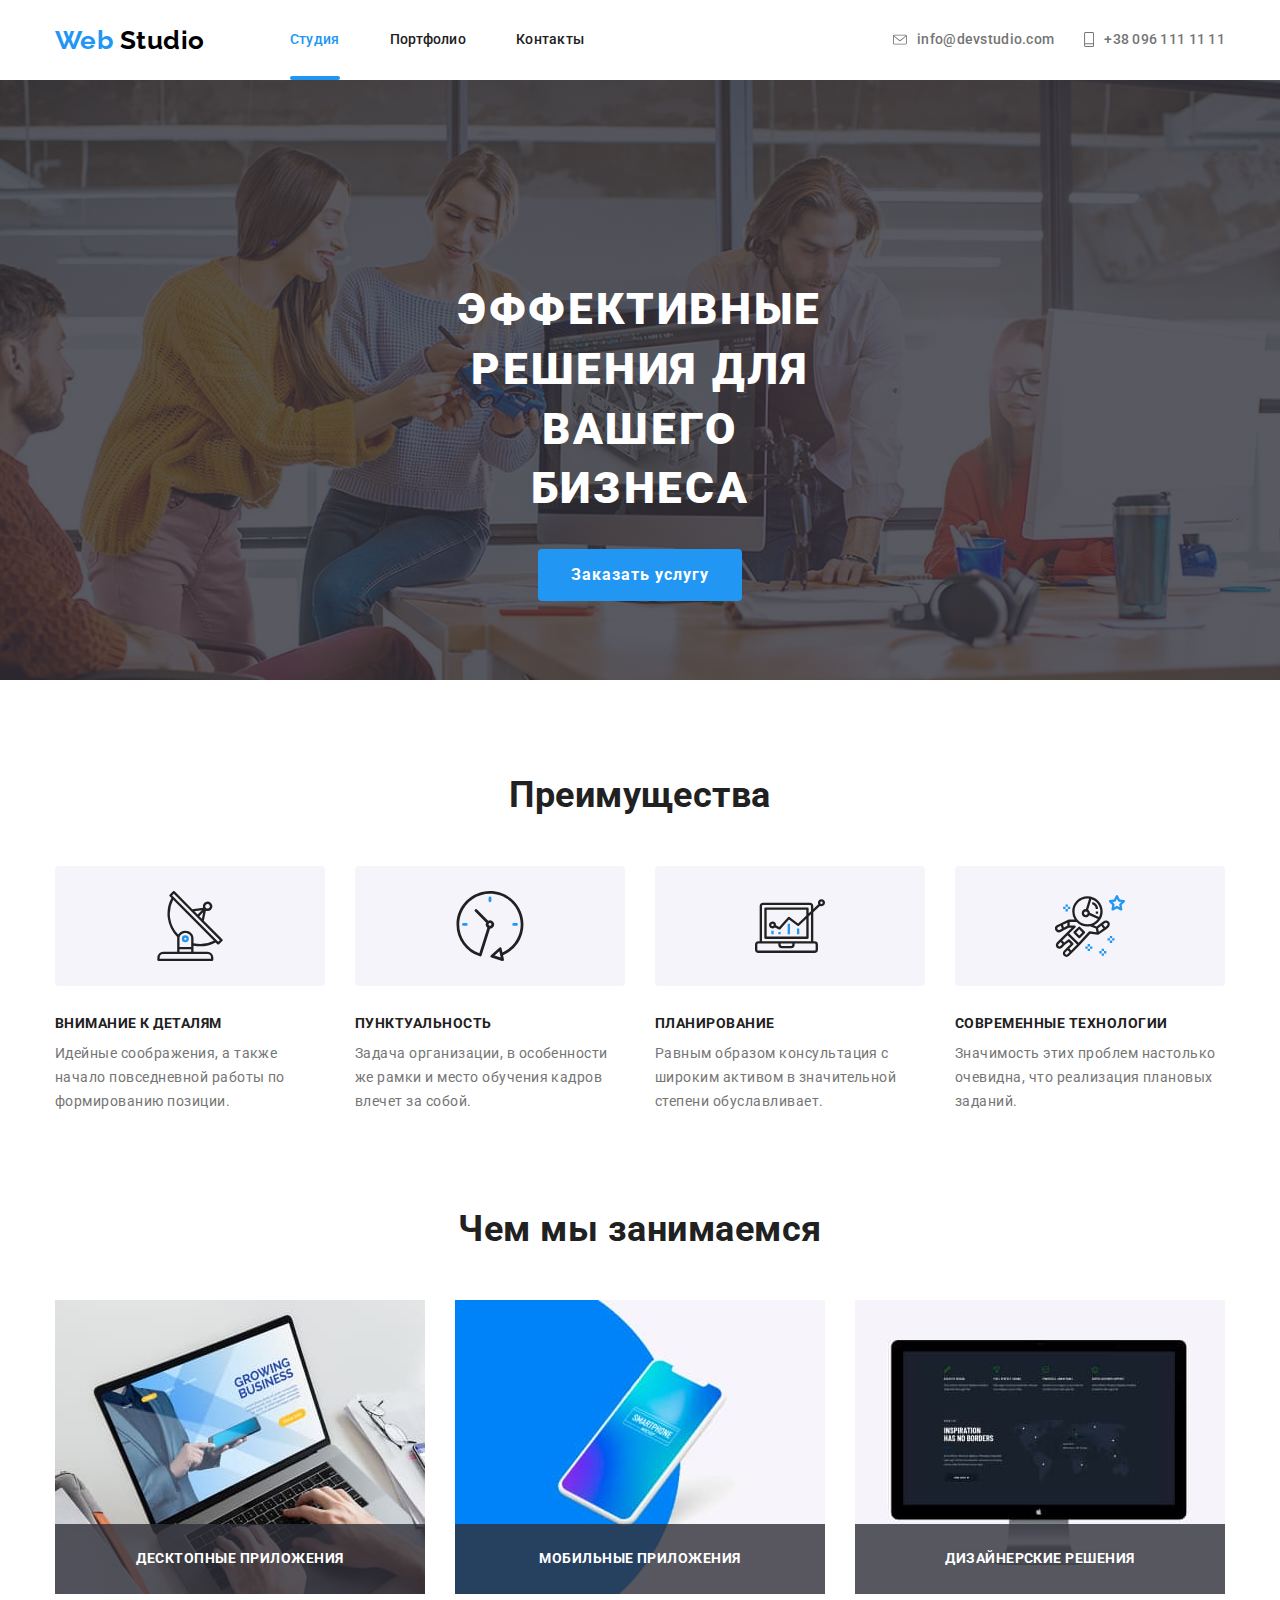
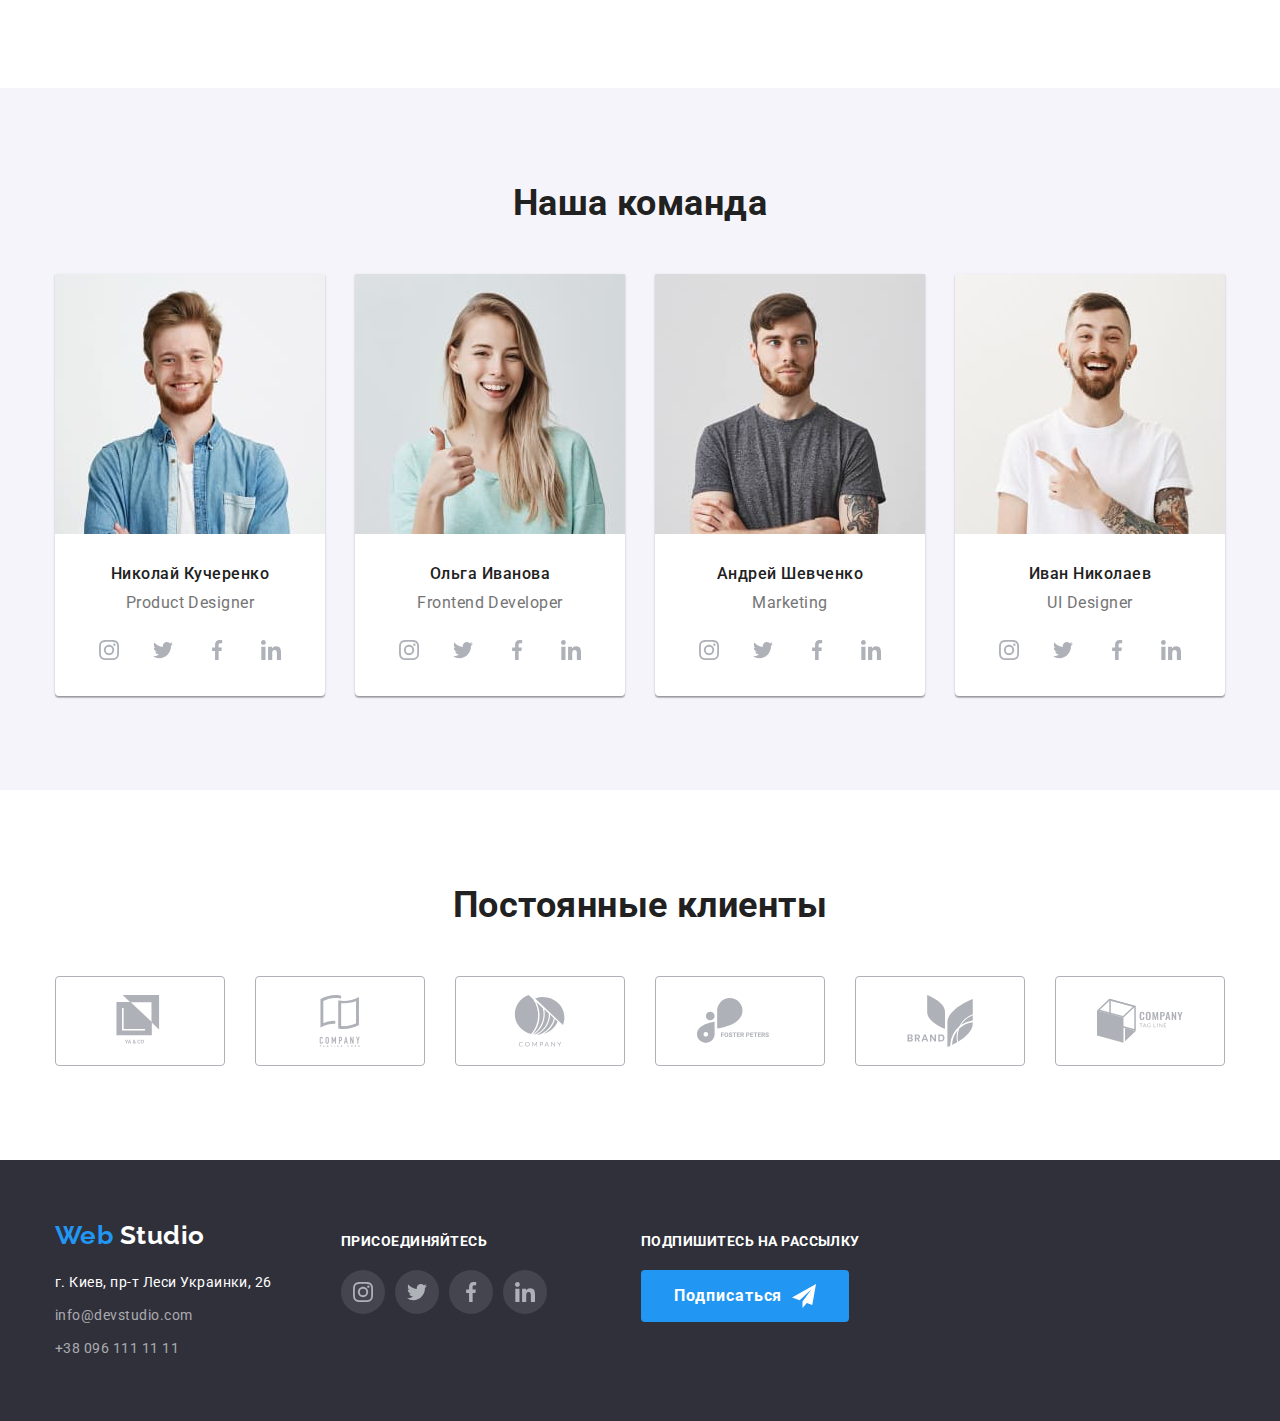
==== index.html @ 83d76ae9 "copy-hw-5" ====
<!DOCTYPE html>
<html lang="en">

<head>
    <meta charset="UTF-8">
    <meta name="viewport" content="width=device-width, initial-scale=1.0">
    <link
        href="https://fonts.googleapis.com/css2?family=Raleway:wght@400;700&family=Roboto:wght@400;500;700;900&display=swap"
        rel="stylesheet">
    <link rel="stylesheet"
        href="https://cdnjs.cloudflare.com/ajax/libs/modern-normalize/0.6.0/modern-normalize.min.css">
    <link rel="stylesheet" href="./css/styles.css">
    <title>Web Studio</title>
</head>

<body>
    <!--Шапка страницы-->
    <header>
        <!--Главная навигация-->
        <nav class="container main-nav">
            <a href="/" class="logo text"><span class="logo-accent">Web</span> Studio</a>
            <ul class="site-nav list">
                <li class="item"><a href="" class="link current text">Студия</a></li>
                <li class="item"><a href="./portfolio.html" class="link text">Портфолио</a></li>
                <li class="item"><a href="" class="link text">Контакты</a></li>
            </ul>
            <address class="address">
                <a href="mailto:info@devstudio.com" class="address-link text">
                    <svg class="icon-mail">
                        <use href="./images/sprite.svg#icon-e-mail"></use>
                    </svg>
                    info@devstudio.com</a>
                <a href="tel:+380961111111" class="address-link text">
                    <svg class="icon-mobile">
                        <use href="./images/sprite.svg#icon-mobile"></use>
                    </svg>
                    +38 096 111 11 11
                </a>
            </address>
        </nav>
    </header>
    <!--Основной контент-->
    <main>
        <!--Блок с баннером-->
        <section class="banner">
            <div class="overlay">
                <h1 class="banner-title">Эффективные решения для вашего бизнеса</h1>
                <a href="" class="button text">Заказать услугу</a>
            </div>
        </section>
        <!--Блок с преимуществами-->
        <section class="section one-padding">
            <div class="container">
                <!--Скрытый заголовок-->
                <h2 class="section-title">Преимущества</h2>
                <ul class="feature-list list">
                    <li class="item">
                        <div class="icon">
                            <svg class="icon-feature">
                                <use href="./images/sprite.svg#icon-antenna"></use>
                            </svg>
                        </div>
                        <h3 class="title">Внимание к деталям</h3>
                        <p class="text">Идейные соображения, а также начало повседневной работы по формированию позиции.
                        </p>
                    </li>
                    <li class="item">
                        <div class="icon">
                            <svg class="icon-feature">
                                <use href="./images/sprite.svg#icon-clock"></use>
                            </svg>
                        </div>
                        <h3 class="title">Пунктуальность</h3>
                        <p class="text">Задача организации, в особенности же рамки и место обучения кадров влечет за
                            собой.
                        </p>
                    </li>
                    <li class="item">
                        <div class="icon">
                            <svg class="icon-feature">
                                <use href="./images/sprite.svg#icon-diagram"></use>
                            </svg>
                        </div>
                        <h3 class="title">Планирование</h3>
                        <p class="text">Равным образом консультация с широким активом в значительной степени
                            обуславливает.
                        </p>
                    </li>
                    <li class="item">
                        <div class="icon">
                            <svg class="icon-feature">
                                <use href="./images/sprite.svg#icon-astronaut"></use>
                            </svg>
                        </div>
                        <h3 class="title">Современные технологии</h3>
                        <p class="text">Значимость этих проблем настолько очевидна, что реализация плановых заданий.</p>
                    </li>
                </ul>
            </div>
        </section>
        <!--Блок Чем мы занимаемся-->
        <section class="section">
            <div class="container">
                <h2 class="section-title">Чем мы занимаемся</h2>
                <ul class="work-list list">
                    <li class="work-list-item">
                        <img src="./images/desktop.jpg" alt="desktop">
                        <h3 class="work-list-title">Десктопные приложения</h3>
                    </li>
                    <li class="work-list-item">
                        <img src="./images/mobile.jpg" alt="mobile">
                        <h3 class="work-list-title">Мобильные приложения</h3>
                    </li>
                    <li class="work-list-item">
                        <img src="./images/design.jpg" alt="design">
                        <h3 class="work-list-title">Дизайнерские решения</h3>
                    </li>
                </ul>
            </div>
        </section>
        <!--Блок Наша команда-->
        <section class="section background">
            <div class="container">
                <h2 class="section-title">Наша команда</h2>
                <ul class="team-list list">
                    <li class="item product-designer">
                        <p class="title">Николай Кучеренко</p>
                        <p class="text">Product Designer</p>
                        <!--Список соц.сетей-->
                        <ul class="social-links list">
                            <li class="links">
                                <a href="https://www.instagram.com/" class="link">
                                    <svg class="icon-links">
                                        <use href="./images/sprite.svg#icon-instagram"></use>
                                    </svg>
                                </a>
                            </li>
                            <li class="links">
                                <a href="https://twitter.com/" class="link">
                                    <svg class="icon-links">
                                        <use href="./images/sprite.svg#icon-twitter"></use>
                                    </svg>
                                </a>
                            </li>
                            <li class="links">
                                <a href="https://facebook.com/" class="link">
                                    <svg class="icon-links">
                                        <use href="./images/sprite.svg#icon-facebook"></use>
                                    </svg>
                                </a>
                            </li>
                            <li class="links">
                                <a href="https://linkedin.com/" class="link">
                                    <svg class="icon-links">
                                        <use href="./images/sprite.svg#icon-linkedin"></use>
                                    </svg>
                                </a>
                            </li>
                        </ul>
                    </li>
                    <li class="item frontend-developer">
                        <p class="title">Ольга Иванова</p>
                        <p class="text">Frontend Developer</p>
                        <!--Список соц.сетей-->
                        <ul class="social-links list">
                            <li class="links">
                                <a href="https://www.instagram.com/" class="link">
                                    <svg class="icon-links">
                                        <use href="./images/sprite.svg#icon-instagram"></use>
                                    </svg>
                                </a>
                            </li>
                            <li class="links">
                                <a href="https://twitter.com/" class="link">
                                    <svg class="icon-links">
                                        <use href="./images/sprite.svg#icon-twitter"></use>
                                    </svg>
                                </a>
                            </li>
                            <li class="links">
                                <a href="https://facebook.com/" class="link">
                                    <svg class="icon-links">
                                        <use href="./images/sprite.svg#icon-facebook"></use>
                                    </svg>
                                </a>
                            </li>
                            <li class="links">
                                <a href="https://linkedin.com/" class="link">
                                    <svg class="icon-links">
                                        <use href="./images/sprite.svg#icon-linkedin"></use>
                                    </svg>
                                </a>
                            </li>
                        </ul>
                    </li>
                    <li class="item marketing">
                        <p class="title">Андрей Шевченко</p>
                        <p class="text">Marketing</p>
                        <!--Список соц.сетей-->
                        <ul class="social-links list">
                            <li class="links">
                                <a href="https://www.instagram.com/" class="link">
                                    <svg class="icon-links">
                                        <use href="./images/sprite.svg#icon-instagram"></use>
                                    </svg>
                                </a>
                            </li>
                            <li class="links">
                                <a href="https://twitter.com/" class="link">
                                    <svg class="icon-links">
                                        <use href="./images/sprite.svg#icon-twitter"></use>
                                    </svg>
                                </a>
                            </li>
                            <li class="links">
                                <a href="https://facebook.com/" class="link">
                                    <svg class="icon-links">
                                        <use href="./images/sprite.svg#icon-facebook"></use>
                                    </svg>
                                </a>
                            </li>
                            <li class="links">
                                <a href="https://linkedin.com/" class="link">
                                    <svg class="icon-links">
                                        <use href="./images/sprite.svg#icon-linkedin"></use>
                                    </svg>
                                </a>
                            </li>
                        </ul>
                    </li>
                    <li class="item ui-designer">
                        <p class="title">Иван Николаев</p>
                        <p class="text">UI Designer</p>
                        <!--Список соц.сетей-->
                        <ul class="social-links list">
                            <li class="links">
                                <a href="https://www.instagram.com/" class="link">
                                    <svg class="icon-links">
                                        <use href="./images/sprite.svg#icon-instagram"></use>
                                    </svg>
                                </a>
                            </li>
                            <li class="links">
                                <a href="https://twitter.com/" class="link">
                                    <svg class="icon-links">
                                        <use href="./images/sprite.svg#icon-twitter"></use>
                                    </svg>
                                </a>
                            </li>
                            <li class="links">
                                <a href="https://facebook.com/" class="link">
                                    <svg class="icon-links">
                                        <use href="./images/sprite.svg#icon-facebook"></use>
                                    </svg>
                                </a>
                            </li>
                            <li class="links">
                                <a href="https://linkedin.com/" class="link">
                                    <svg class="icon-links">
                                        <use href="./images/sprite.svg#icon-linkedin"></use>
                                    </svg>
                                </a>
                            </li>
                        </ul>
                    </li>
                </ul>
            </div>
        </section>
        <!--Блок Постоянные клиенты-->
        <section class="section">
            <div class="container">
                <h2 class="section-title">Постоянные клиенты</h2>
                <ul class="clients list">
                    <li class="item">
                        <a href="/" class="client-link">
                            <svg class="icon-clients">
                                <use href="./images/sprite.svg#icon-logo1"></use>
                            </svg>
                        </a>
                    </li>
                    <li class="item">
                        <a href="/" class="client-link">
                            <svg class="icon-clients">
                                <use href="./images/sprite.svg#icon-logo2"></use>
                            </svg>
                        </a>
                    </li>
                    <li class="item">
                        <a href="/" class="client-link">
                            <svg class="icon-clients">
                                <use href="./images/sprite.svg#icon-logo3"></use>
                            </svg>
                        </a>
                    </li>
                    <li class="item">
                        <a href="/" class="client-link">
                            <svg class="icon-clients">
                                <use href="./images/sprite.svg#icon-logo4"></use>
                            </svg>
                        </a>
                    </li>
                    <li class="item">
                        <a href="/" class="client-link">
                            <svg class="icon-clients">
                                <use href="./images/sprite.svg#icon-logo5"></use>
                            </svg>
                        </a>
                    </li>
                    <li class="item">
                        <a href="/" class="client-link">
                            <svg class="icon-clients">
                                <use href="./images/sprite.svg#icon-logo6"></use>
                            </svg>
                        </a>
                    </li>
                </ul>
            </div>
        </section>
    </main>
    <!--Подвал страницы-->
    <footer class="footer">
        <div class="container">
            <div class="footer-flex">
                <!--левая часть футера-->
                <div class="left">
                    <a href="/" class="footer-logo text"><span class="logo-accent">Web</span> Studio</a>
                    <address class="footer-adress">
                        г. Киев, пр-т Леси Украинки, 26
                    </address>
                    <address class="footer-adress">
                        <a href="mailto:info@devstudio.com" class="footer-address-link text">info@devstudio.com</a>
                    </address>
                    <address class="footer-adress">
                        <a href="tel:+380961111111" class="footer-address-link text">+38 096 111 11 11</a>
                    </address>
                </div>
                <!--Средняя часть футера-->
                <div class="middle">
                    <p class="footer-title">Присоединяйтесь</p>
                    <!--Список соц.сетей-->
                    <ul class="social-links list">
                        <li class="links">
                            <a href="https://www.instagram.com/" class="footer-link">
                                <svg class="icon-links">
                                    <use href="./images/sprite.svg#icon-instagram"></use>
                                </svg>
                            </a>
                        </li>
                        <li class="links">
                            <a href="https://twitter.com/" class="footer-link">
                                <svg class="icon-links">
                                    <use href="./images/sprite.svg#icon-twitter"></use>
                                </svg>
                            </a>
                        </li>
                        <li class="links">
                            <a href="https://facebook.com/" class="footer-link">
                                <svg class="icon-links">
                                    <use href="./images/sprite.svg#icon-facebook"></use>
                                </svg>
                            </a>
                        </li>
                        <li class="links">
                            <a href="https://linkedin.com/" class="footer-link">
                                <svg class="icon-links">
                                    <use href="./images/sprite.svg#icon-linkedin"></use>
                                </svg>
                            </a>
                        </li>
                    </ul>
                </div>
                <!--Правая часть футера-->
                <div class="right">
                    <p class="footer-title">Подпишитесь на рассылку</p>
                    <button class="button">Подписаться
                        <svg class="icon-button">
                            <use href="./images/sprite.svg#icon-button"></use>
                        </svg>
                    </button>
                </div>
            </div>

        </div>
    </footer>
</body>

</html>
---- css/styles.css ----
/* цвет заголовков чёрный #212121; */
/* цвет текста #757575;*/
/* цвет заголовков белый, цвет текста на кнопках и основной цвет фона #FFFFFF;  */
/* акцент и цвет ховера #2196F3; */
/* вторичный цвет фона #F5F4FA; */
/* цвет футера #2F303A; */
/* прозрачный фон rgba(47, 48, 58, 0.8); */
/* цвет текста в футере rgba(255, 255, 255, 0.6); */

:root {
  --main-text-color: #757575;
  --primary-text-color-and-background: #ffffff;
  --title-text-color: #212121;
  --accent-button-and-hover-color: #2196f3;
  --background-color-second: #f5f4fa;
  --opacity-background-color: rgba(47, 48, 58, 0.8);
  --footer-color: #2f303a;
  --footer-text-color: rgba(255, 255, 255, 0.6);
  --animation-timing-function: cubic-bezier(0.4, 0, 0.2, 1);
}

body {
  margin: 0;
  background-color: var(--primary-text-color-and-background);
  color: var(--main-text-color);
  font-family: Roboto, sans-serif;
  letter-spacing: 0.03em;
}
/*Utilities*/
.container {
  margin-left: auto;
  margin-right: auto;
  padding-left: 15px;
  padding-right: 15px;
  width: 1200px;
  /*outline: 2px solid tomato;*/
}

.list {
  margin: 0;
  padding: 0;
  list-style: none;
}

.text {
  text-decoration: none;
}

/*logo*/
.logo {
  color: #000000;
  font-family: Raleway, sans-serif;
  font-weight: 700;
  font-size: 26px;
  line-height: 1.19;
}
.logo-accent {
  color: var(--accent-button-and-hover-color);
}

/*site navigation*/
.main-nav {
  display: flex;
  align-items: center;
}

.site-nav {
  display: flex;
  margin-left: 85px;
}
.site-nav .item + .item {
  margin-left: 50px;
}
/*
.site-nav .item:not(:last-child) {
  margin-right: 50px;
}
*/
.site-nav .link {
  display: flex;
  position: relative;
  padding-top: 32px;
  padding-bottom: 32px;

  color: var(--title-text-color);
  font-weight: 500;
  font-size: 14px;
  line-height: 1.14;
  letter-spacing: 0.02em;

  transition: color 250ms var(--animation-timing-function);
}
.site-nav .link:hover,
.site-nav .link:focus {
  color: var(--accent-button-and-hover-color);
}
.site-nav .link.current {
  color: var(--accent-button-and-hover-color);
}

.site-nav .link.current::after {
  content: "";
  position: absolute;
  left: 0;
  bottom: 0;

  display: block;
  width: 100%;
  height: 4px;
  border-radius: 2px;
  background-color: var(--accent-button-and-hover-color);
  transition: background-color 250ms var(--animation-timing-function);
}

/*address*/
.address {
  display: flex;
  margin-left: auto;
  align-items: center;
}

.address-link {
  display: flex;
  align-items: center;
  max-width: 161px;
  height: 16px;
  color: var(--main-text-color);
  font-style: normal;
  font-weight: 500;
  font-size: 14px;
  line-height: 1.14;
  letter-spacing: 0.02em;

  transition-property: all;
  transition-duration: 250ms;
  transition-timing-function: cubic-bezier(0.4, 0, 0.2, 1);
}

.address-link + .address-link {
  margin-left: 30px;
}

.address-link:hover,
.address-link:focus {
  color: var(--accent-button-and-hover-color);
  --color3: var(--accent-button-and-hover-color);
}

.icon-mail {
  width: 16px;
  height: 12px;
  margin-right: 10px;
}

.icon-mobile {
  width: 10px;
  height: 15px;
  margin-right: 10px;
}

/*banner*/
.banner {
  text-align: center;
}

.banner .overlay {
  height: 600px;
  max-width: 1600px;
  margin-left: auto;
  margin-right: auto;
  background-image: linear-gradient(
      to right,
      var(--opacity-background-color),
      var(--opacity-background-color)
    ),
    url(../images/banner.jpg);
  background-repeat: no-repeat;
  background-position: center;
  background-size: cover;
}

.banner-title {
  margin-top: 0;
  margin-bottom: 30px;
  padding-top: 200px;
  padding-left: 452px;
  padding-right: 452px;

  color: var(--primary-text-color-and-background);

  font-weight: 900;
  font-size: 44px;
  line-height: 1.36;
  text-align: center;
  letter-spacing: 0.06em;
  text-transform: uppercase;

  /*outline: 2px solid tomato;*/
}
.button {
  display: inline-flex;
  align-items: center;
  text-align: center;
  border: 1px solid transparent;
  border-radius: 4px;
  padding: 10px 32px;
  min-width: 200px;

  color: var(--primary-text-color-and-background);
  background-color: var(--accent-button-and-hover-color);

  font-weight: 700;
  font-size: 16px;
  line-height: 1.87;
  letter-spacing: 0.06em;
}

/*section*/
.section {
  padding-top: 94px;
  padding-bottom: 94px;
}

.section.one-padding {
  padding-top: 94px;
  padding-bottom: 0;
}

.section-title {
  margin-top: 0;
  margin-bottom: 50px;

  color: var(--title-text-color);
  font-weight: 700;
  font-size: 36px;
  line-height: 1.17;
  text-align: center;
}

/*features*/
.feature-list {
  display: flex;
}

.icon {
  padding: 25px 100px;
  margin-bottom: 30px;
  border-radius: 4px;
  background-color: var(--background-color-second);
}

.icon-feature {
  display: flex;
  width: 70px;
  height: 70px;
}

/*.feature-list .item::before {
  display: flex;
  content: "";
  height: 120px;
  margin-bottom: 30px;
  background-size: 70px;
  background-repeat: no-repeat;
  background-position: center;
  background-color: var(--background-color-second);
}
.icon-antenna::before {
  background-image: url(../images/antenna.svg);
}

.icon-clock::before {
  background-image: url(../images/clock.svg);
}

.icon-diagram::before {
  background-image: url(../images/diagram.svg);
}

.icon-astronaut::before {
  background-image: url(../images/astronaut.svg);
}
*/
.feature-list .item + .item {
  margin-left: 30px;
}
.feature-list .title {
  margin-top: 0;
  margin-bottom: 10px;

  color: var(--title-text-color);
  font-weight: 700;
  font-size: 14px;
  line-height: 1.14;
  text-transform: uppercase;
}
.feature-list .text {
  margin-top: 0;
  margin-bottom: 0;

  font-size: 14px;
  line-height: 1.71;
}

/*work*/
.work-list {
  display: flex;
}
.work-list-item {
  display: flex;
  position: relative;
  width: calc((100% - 60px) / 3);
  margin-right: 30px;
  height: 294px;
}
.work-list-item:nth-child(3n) {
  margin-right: 0;
}

.work-list-title {
  display: block;
  position: absolute;
  text-align: center;
  margin-top: 0;
  margin-bottom: 0;
  bottom: 0;
  width: 100%;
  padding: 27px 72px;
  height: 70px;

  color: var(--primary-text-color-and-background);
  background-color: var(--opacity-background-color);

  font-weight: 700;
  font-size: 14px;
  line-height: 1.14;
  text-transform: uppercase;
}

/*team*/
.section.background {
  background-color: var(--background-color-second);
}
.team-list {
  display: flex;
}

.team-list .item {
  display: flex;
  flex-direction: column;
  align-items: center;
  max-width: 270px;
  height: 422px;
  background-color: var(--primary-text-color-and-background);
  box-shadow: 0px 2px 1px rgba(0, 0, 0, 0.2), 0px 1px 1px rgba(0, 0, 0, 0.14),
    0px 1px 3px rgba(0, 0, 0, 0.12);
  border-radius: 0px 0px 4px 4px;
}

.team-list .item::before {
  display: flex;
  content: "";
  height: 260px;
  width: 270px;
  margin-bottom: 30px;
  background-repeat: no-repeat;
}
.product-designer::before {
  background-image: url(../images/Kucherenko.jpg);
}

.frontend-developer::before {
  background-image: url(../images/Ivanova.jpg);
}

.marketing::before {
  background-image: url(../images/Schevchenko.jpg);
}
.ui-designer::before {
  background-image: url(../images/Nikolaev.jpg);
}
.team-list .item + .item {
  margin-left: 30px;
}
.team-list .title {
  margin-top: 0;
  margin-bottom: 10px;

  color: var(--title-text-color);

  font-weight: 500;
  font-size: 16px;
  line-height: 1.19;
}
.team-list .text {
  margin-top: 0;
  margin-bottom: 16px;

  font-size: 16px;
  line-height: 1.19;
}
/*social-links*/
.social-links {
  display: flex;
}

.social-links .link {
  display: inline-flex;
  align-items: center;
  justify-content: center;
  width: 44px;
  height: 44px;
  border-radius: 50%;
  box-shadow: none;

  transition-property: all;
  transition-duration: 250ms;
  transition-timing-function: cubic-bezier(0.4, 0, 0.2, 1);
}

.icon-links {
  display: flex;
  width: 20px;
  height: 20px;
}

.social-links .links:not(:last-child) {
  margin-right: 10px;
}

.social-links .link:hover,
.social-links .link:focus {
  border-radius: 50%;
  box-shadow: none;
  cursor: pointer;
  --color4: #ffffff;
  background-color: var(--accent-button-and-hover-color);
}

/*clients*/

.clients {
  display: flex;
}
.client-link {
  display: flex;
  align-items: center;
  justify-content: center;
  width: 170px;
  height: 90px;
  padding: 22px 41px;
  border: 1px solid #afb1b8;
  border-radius: 4px;

  transition-property: all;
  transition-duration: 250ms;
  transition-timing-function: cubic-bezier(0.4, 0, 0.2, 1);
}

.client-link:hover,
.client-link:focus {
  border: 1px solid var(--accent-button-and-hover-color);
  cursor: pointer;
  --color4: var(--accent-button-and-hover-color);
}
.item + .item {
  margin-left: 30px;
}
.icon-clients {
  max-width: 88px;
  max-height: 52px;
  transition-property: color;
  transition-duration: 250ms;
  transition-timing-function: cubic-bezier(0.4, 0, 0.2, 1);
}
.icon-clients:hover,
.icon-clients:focus {
  cursor: pointer;
  --color4: var(--accent-button-and-hover-color);
}

/*footer*/
.footer {
  padding-top: 60px;
  padding-bottom: 60px;
  color: var(--primary-text-color-and-background);
  background-color: var(--footer-color);
}
.footer-flex {
  display: flex;
}
.footer-flex .left {
  margin-right: 69px;
}
.footer-logo {
  display: block;
  margin-bottom: 20px;
  color: var(--primary-text-color-and-background);
  font-family: Raleway, sans-serif;
  font-weight: 700;
  font-size: 26px;
  line-height: 1.19;
}
.footer-adress {
  display: block;
  font-style: normal;
  font-size: 14px;
  line-height: 1.71;
}
.footer-adress:not(:last-child) {
  margin-bottom: 9px;
}

.footer-address-link {
  color: var(--footer-text-color);

  transition-property: all;
  transition-duration: 250ms;
  transition-timing-function: cubic-bezier(0.4, 0, 0.2, 1);
}
.footer-address-link:hover,
.footer-address-link:focus {
  color: var(--accent-button-and-hover-color);
}
.footer-flex .middle {
  margin-right: 94px;
}
.footer-title {
  font-weight: 700;
  font-size: 14px;
  line-height: 1.14;
  text-transform: uppercase;
  margin-bottom: 20px;
}

.social-links .footer-link {
  display: inline-flex;
  align-items: center;
  justify-content: center;
  width: 44px;
  height: 44px;
  border-radius: 50%;
  box-shadow: none;
  background-color: rgba(255, 255, 255, 0.1);
}

.social-links .footer-link:hover,
.social-links .footer-link:focus {
  border-radius: 50%;
  box-shadow: none;
  cursor: pointer;
  --color4: #ffffff;
  background-color: var(--accent-button-and-hover-color);
}

.icon-button {
  width: 24px;
  height: 24px;
  margin-left: 10px;
}
/*portfolio*/

/*filter*/
.filter {
  display: flex;
  justify-content: center;
  margin-bottom: 50px;
}

.btn {
  border: none;
  border-radius: 4px;
  padding: 6px 22px;
  color: var(--title-text-color);
  background-color: var(--background-color-second);
  font-family: inherit;
  font-weight: 500;
  font-size: 16px;
  line-height: 1.62;
  letter-spacing: inherit;
  transition-property: all;
  transition-duration: 250ms;
  transition-timing-function: cubic-bezier(0.4, 0, 0.2, 1);
}
.btn:hover,
.btn:focus {
  cursor: pointer;
  color: var(--primary-text-color-and-background);
  background-color: var(--accent-button-and-hover-color);
  box-shadow: 0px 2px 2px rgba(0, 0, 0, 0.12), 0px 1px 2px rgba(0, 0, 0, 0.08),
    0px 3px 1px rgba(0, 0, 0, 0.1);
  border-radius: 4px;
}

.filter .item + .item {
  margin-left: 8px;
}

/*projects*/

.projects {
  display: flex;
  flex-wrap: wrap;
}
.projects-item {
  display: flex;
  position: relative;
  width: calc((100% - 60px) / 3);
  height: 404px;
  margin-right: 30px;
  margin-bottom: 30px;
  display: inline-block;
  border: 1px solid #eeeeee;
  transition: box-shadow 250ms var(--animation-timing-function);
}

.projects-item:nth-child(3n) {
  margin-right: 0;
}
.projects-item:nth-last-child(-n + 3) {
  margin-bottom: 0;
}

.projects-item:hover,
.projects-item:focus {
  box-shadow: 1px 4px 6px rgba(0, 0, 0, 0.16), 0px 4px 4px rgba(0, 0, 0, 0.06),
    0px 1px 1px rgba(0, 0, 0, 0.12);
  border: 1px solid #eeeeee;
}

.projects-text {
  position: absolute;
  display: flex;
  margin-top: 0;
  margin-bottom: 0;
  height: 100%;
  width: 100%;
  padding: 63px 24px;
  color: var(--primary-text-color-and-background);
  background-color: rgba(33, 150, 243, 0.9);
  font-size: 18px;
  line-height: 1.56;
  letter-spacing: 0.03em;

  transform: translateY(100%);
  transition: transform 250ms var(--animation-timing-function);
}

.projects-item:hover .projects-text {
  transform: translateY(0%);
}

.project-img {
  position: relative;
  display: flex;
  width: 370px;
  height: 294px;
  overflow: hidden;
}

.project-img.project1 {
  background-image: url(../images/project1.jpg);
}

.project-img.project2 {
  background-image: url(../images/project2.jpg);
}

.project-img.project3 {
  background-image: url(../images/project3.jpg);
}

.project-img.project4 {
  background-image: url(../images/project4.jpg);
}

.project-img.project5 {
  background-image: url(../images/project5.jpg);
}

.project-img.project6 {
  background-image: url(../images/project6.jpg);
}

.project-img.project7 {
  background-image: url(../images/project7.jpg);
}

.project-img.project8 {
  background-image: url(../images/project8.jpg);
}

.project-img.project9 {
  background-image: url(../images/project9.jpg);
}

.project-bottom {
  display: flex;
  flex-direction: column;
  padding: 20px 24px;
}

.projects-title {
  margin-top: 0;
  margin-bottom: 4px;

  color: var(--title-text-color);

  font-weight: 700;
  font-size: 18px;
  line-height: 2;
  letter-spacing: 0.06em;
}
.projects-filter {
  margin-top: 0;
  margin-bottom: 0;

  color: var(--main-text-color);
  font-size: 16px;
  line-height: 1.87;
}
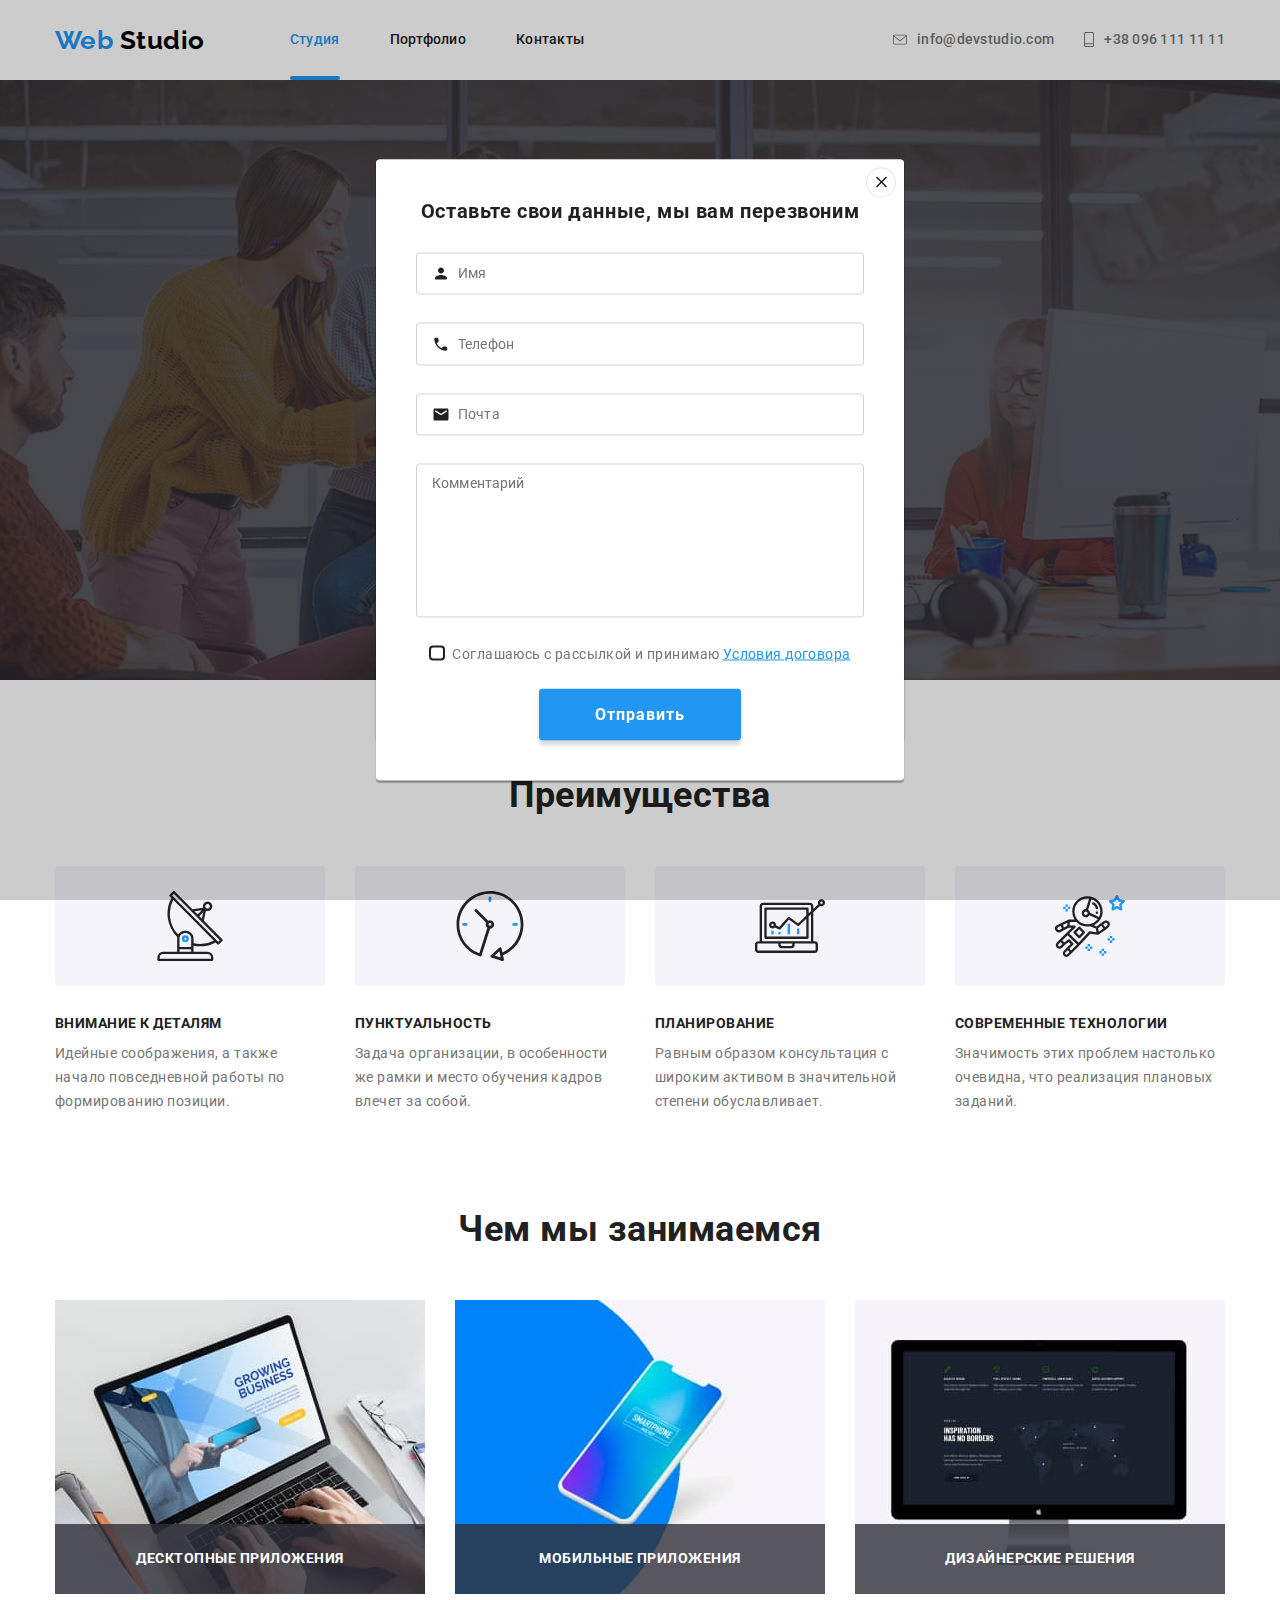
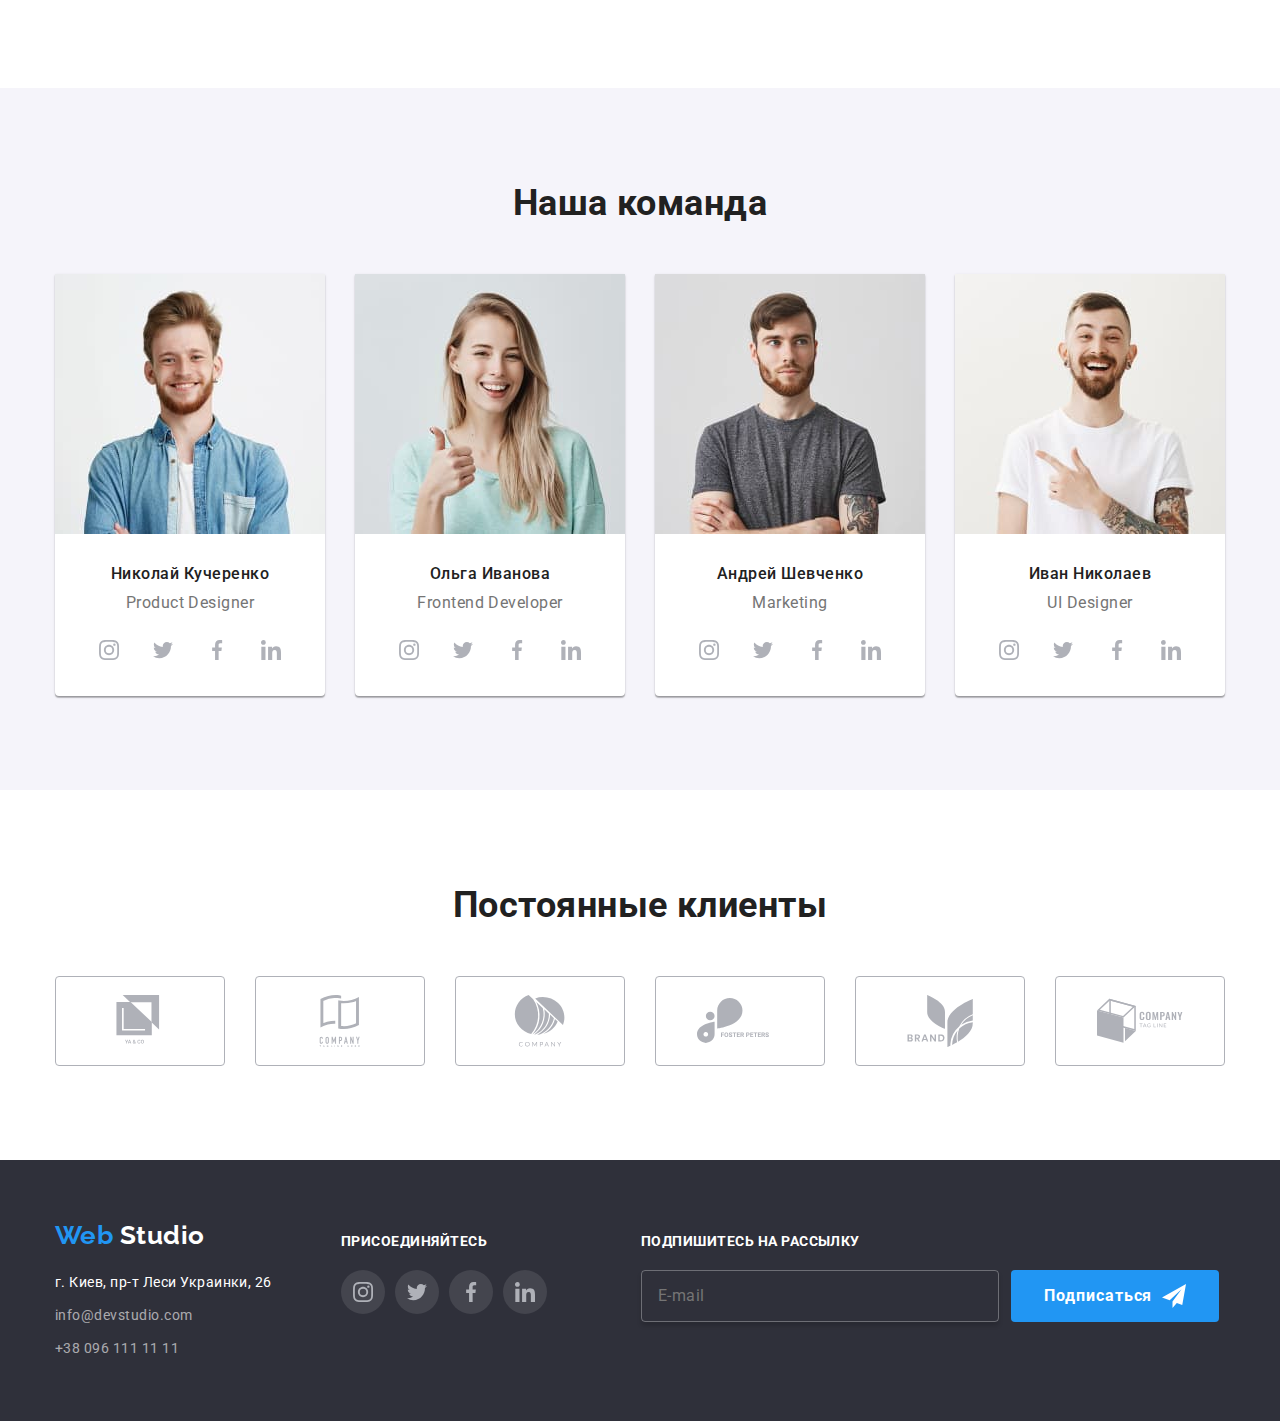
==== commit 0dfe45e3: "hw-06-final" ====
--- a/index.html
+++ b/index.html
@@ -45,7 +45,54 @@
         <section class="banner">
             <div class="overlay">
                 <h1 class="banner-title">Эффективные решения для вашего бизнеса</h1>
-                <a href="" class="button text">Заказать услугу</a>
+                <button type="button" class="button text" data-modal-open>Заказать услугу</button>
+            </div>
+            <div class="backdrop item" data-modal>
+                <div class="modal">
+                    <form class="form">
+                        <div class="form-title">Оставьте свои данные, мы вам перезвоним</div>
+                        <div class="form-field">
+                            <input class="form-input" type="text" name="name" id="name" placeholder=" ">
+                            <label class="form-label" for="name">Имя</label>
+                            <svg class="icon-input">
+                                <use href="./images/sprite.svg#icon-person-black"></use>
+                            </svg>
+                        </div>
+                        <div class="form-field">
+                            <input class="form-input" type="tel" name="tel" id="tel" placeholder=" ">
+                            <label class="form-label" for="tel">Телефон</label>
+                            <svg class="icon-input">
+                                <use href="./images/sprite.svg#icon-phone-black"></use>
+                            </svg>
+                        </div>
+                        <div class="form-field">
+                            <input class="form-input" type="email" name="mail" id="mail" placeholder=" ">
+                            <label class="form-label" for="mail">Почта</label>
+                            <svg class="icon-input">
+                                <use href="./images/sprite.svg#icon-email-black"></use>
+                            </svg>
+                        </div>
+                        <div class="form-field">
+                            <textarea class="form-comment" name="comment" id="comment" rows="8"
+                                placeholder=" "></textarea>
+                            <label class="form-label-comment" for="comment">Комментарий</label>
+                        </div>
+                        <div class="form-field align">
+                            <input class="checkbox" type="checkbox" name="policy" id="policy">
+                            <label class="label-checkbox" for="policy">Соглашаюсь с рассылкой и принимаю <a href="/"
+                                    target="_blank" class="checkbox-link"> Условия
+                                    договора</a></label>
+                        </div>
+                        <button type="submit" class="btn-submit">Отправить</button>
+
+                        <button type="button" class="btn-close" data-modal-close>
+                            <svg class="icon-close-black">
+                                <use href="./images/sprite.svg#icon-close-black"></use>
+                            </svg>
+                            </a>
+                        </button>
+                    </form>
+                </div>
             </div>
         </section>
         <!--Блок с преимуществами-->
@@ -372,16 +419,22 @@
                 <!--Правая часть футера-->
                 <div class="right">
                     <p class="footer-title">Подпишитесь на рассылку</p>
-                    <button class="button">Подписаться
-                        <svg class="icon-button">
-                            <use href="./images/sprite.svg#icon-button"></use>
-                        </svg>
-                    </button>
+                    <form class="form-footer">
+                        <div class="form-footer-field">
+                            <input class="form-footer-input" type="text" name="name" id="name" placeholder="E-mail">
+                            <label class="form-footer-label" for="name"></label>
+                        </div>
+                        <button type="submit" class="button">Подписаться
+                            <svg class="icon-button">
+                                <use href="./images/sprite.svg#icon-button"></use>
+                            </svg>
+                        </button>
+                    </form>
                 </div>
             </div>
-
         </div>
     </footer>
+    <script src="./js/modal.js"></script>
 </body>
 
 </html>--- a/css/styles.css
+++ b/css/styles.css
@@ -215,6 +215,304 @@
   letter-spacing: 0.06em;
 }
 
+.button:hover,
+.button:focus {
+  cursor: pointer;
+}
+
+.form {
+  display: block;
+  position: relative;
+  width: 528px;
+
+  margin-left: auto;
+  margin-right: auto;
+  padding: 40px;
+
+  background-color: var(--primary-text-color-and-background);
+  box-shadow: 0px 2px 1px rgba(0, 0, 0, 0.2), 0px 1px 1px rgba(0, 0, 0, 0.14),
+    0px 1px 3px rgba(0, 0, 0, 0.12);
+  border-radius: 4px;
+}
+
+.form-title {
+  margin-top: 0;
+  margin-bottom: 30px;
+  font-size: 20px;
+  line-height: 1.15;
+  font-weight: 700;
+  letter-spacing: 0.03em;
+  color: var(--title-text-color);
+}
+.form-field {
+  position: relative;
+  display: flex;
+  flex-direction: column;
+  margin-bottom: 28px;
+}
+
+.form-input {
+  margin: 0;
+  padding: 11px 42px;
+  border: 1px solid rgba(33, 33, 33, 0.2);
+  border-radius: 4px;
+}
+
+.form-label {
+  display: inline-flex;
+  position: absolute;
+  top: 50%;
+  left: 42px;
+  font-size: 14px;
+  line-height: 1.14;
+  letter-spacing: 0.01em;
+
+  color: var(--main-text-color);
+
+  transform: translateY(-50%);
+  transition: all 250ms var(--animation-timing-function);
+}
+.form-input:hover,
+.form-input:focus {
+  outline: 1px solid var(--accent-button-and-hover-color);
+  cursor: pointer;
+}
+
+.form-label:hover {
+  cursor: pointer;
+}
+
+.form-input:focus + .form-label,
+.form-input:not(:placeholder-shown) + .form-label {
+  transform: translateY(-38px) translateX(-26px);
+  color: var(--accent-button-and-hover-color);
+}
+
+.icon-input {
+  display: inline-block;
+  position: absolute;
+  top: 50%;
+  left: 16px;
+  width: 18px;
+  height: 18px;
+  transform: translateY(-50%);
+  transition: color 250ms var(--animation-timing-function);
+}
+
+.icon-input:hover {
+  cursor: pointer;
+}
+.form-input:focus ~ .icon-input {
+  --color1: var(--accent-button-and-hover-color);
+}
+.form-comment {
+  display: inline-flex;
+  position: relative;
+  padding: 12px 16px;
+  font-size: 14px;
+  line-height: 1.14;
+  letter-spacing: 0.01em;
+
+  border: 1px solid rgba(33, 33, 33, 0.2);
+  border-radius: 4px;
+  color: var(--main-text-color);
+  resize: none;
+}
+
+.form-label-comment {
+  display: inline-flex;
+  position: absolute;
+  top: 12px;
+  left: 16px;
+  font-size: 14px;
+  line-height: 1.14;
+  letter-spacing: 0.01em;
+
+  color: var(--main-text-color);
+
+  transition: all 250ms var(--animation-timing-function);
+}
+
+.form-comment:focus + .form-label-comment,
+.form-comment:not(:placeholder-shown) + .form-label-comment {
+  transform: translateY(-32px);
+  color: var(--accent-button-and-hover-color);
+}
+
+.form-comment:hover,
+.form-comment:focus {
+  outline: 1px solid var(--accent-button-and-hover-color);
+  cursor: pointer;
+}
+
+.checkbox {
+  display: inline-flex;
+  margin-left: 0;
+  -webkit-appearance: none;
+  -moz-appearance: none;
+  appearance: none;
+  position: absolute;
+}
+
+.label-checkbox {
+  font-size: 14px;
+  line-height: 1.71px;
+  letter-spacing: 0.03em;
+
+  color: var(--main-text-color);
+}
+.label-checkbox::before {
+  content: "";
+  display: inline-flex;
+  width: 16px;
+  height: 15px;
+  border: 2px solid var(--title-text-color);
+  border-radius: 4px;
+  margin-right: 7px;
+}
+
+.checkbox:checked + .label-checkbox::before {
+  border-color: var(--accent-button-and-hover-color);
+  background-color: var(--accent-button-and-hover-color);
+  background-image: url(../images/icon-check.svg);
+  background-size: contain;
+  background-origin: border-box;
+}
+
+.checkbox-link {
+  color: var(--accent-button-and-hover-color);
+}
+.form-field.align {
+  display: flex;
+  align-items: center;
+  align-content: center;
+}
+
+.btn-submit {
+  display: inline-flex;
+  align-items: center;
+  align-content: center;
+  text-align: center;
+  border: 1px solid transparent;
+  border-radius: 4px;
+  box-shadow: 0px 4px 4px rgba(0, 0, 0, 0.15);
+  padding: 10px 55px;
+  min-width: 200px;
+
+  color: var(--primary-text-color-and-background);
+  background-color: var(--accent-button-and-hover-color);
+
+  font-weight: 700;
+  font-size: 16px;
+  line-height: 1.87;
+  letter-spacing: 0.06em;
+
+  transition: all 250ms var(--animation-timing-function);
+}
+
+.btn-submit:hover,
+.btn-submit:focus {
+  cursor: pointer;
+  background-color: #188ce8;
+}
+
+.btn-close {
+  display: inline-block;
+  position: absolute;
+  top: 8px;
+  right: 8px;
+  width: 30px;
+  height: 30px;
+  border-radius: 50%;
+  box-shadow: none;
+  background-color: var(--primary-text-color-and-background);
+  border: 1px solid rgba(0, 0, 0, 0.1);
+}
+
+.icon-close-black {
+  display: inline-block;
+  position: absolute;
+  padding: 0;
+  top: 50%;
+  right: 5px;
+  width: 18px;
+  height: 18px;
+  transform: translateY(-50%);
+}
+
+.btn-close:hover .icon-close-black,
+.btn-close:focus .icon-close-black {
+  cursor: pointer;
+  --color1: var(--accent-button-and-hover-color);
+}
+
+.form-footer {
+  display: flex;
+}
+
+.form-footer-field {
+  display: inline-flex;
+  position: relative;
+}
+.form-footer-input {
+  display: inline-flex;
+  position: relative;
+  width: 358px;
+  margin-right: 12px;
+  padding: 15px 16px;
+  border: 1px solid rgba(255, 255, 255, 0.3);
+  box-shadow: 0px 4px 4px rgba(0, 0, 0, 0.15);
+  border-radius: 4px;
+  font-size: 16px;
+  line-height: 1.25;
+  letter-spacing: 0.03em;
+  color: rgba(255, 255, 255, 0.6);
+  background-color: transparent;
+}
+.form-footer-label {
+  display: inline-flex;
+  position: absolute;
+  top: 50%;
+  left: 16px;
+  font-size: 14px;
+  line-height: 1.14;
+  letter-spacing: 0.01em;
+
+  color: var(--main-text-color);
+
+  transform: translateY(-50%);
+  transition: all 250ms var(--animation-timing-function);
+}
+
+.backdrop {
+  position: fixed;
+  top: 0;
+  left: 0;
+  width: 100%;
+  height: 100%;
+  z-index: 101;
+  opacity: 1;
+  background-color: rgba(0, 0, 0, 0.2);
+  transition: transform 250ms var(--animation-timing-function);
+}
+.backdrop.is-hidden {
+  visibility: hidden;
+  opacity: 0;
+  pointer-events: none;
+}
+.modal {
+  position: absolute;
+  top: 50%;
+  left: 50%;
+  transform: translate(-50%, -50%);
+  width: 528px;
+  height: 581px;
+  background-color: #fff;
+  box-shadow: 0px 2px 1px rgba(0, 0, 0, 0.2), 0px 1px 1px rgba(0, 0, 0, 0.14),
+    0px 1px 3px rgba(0, 0, 0, 0.12);
+  border-radius: 4px;
+}
+
 /*section*/
 .section {
   padding-top: 94px;
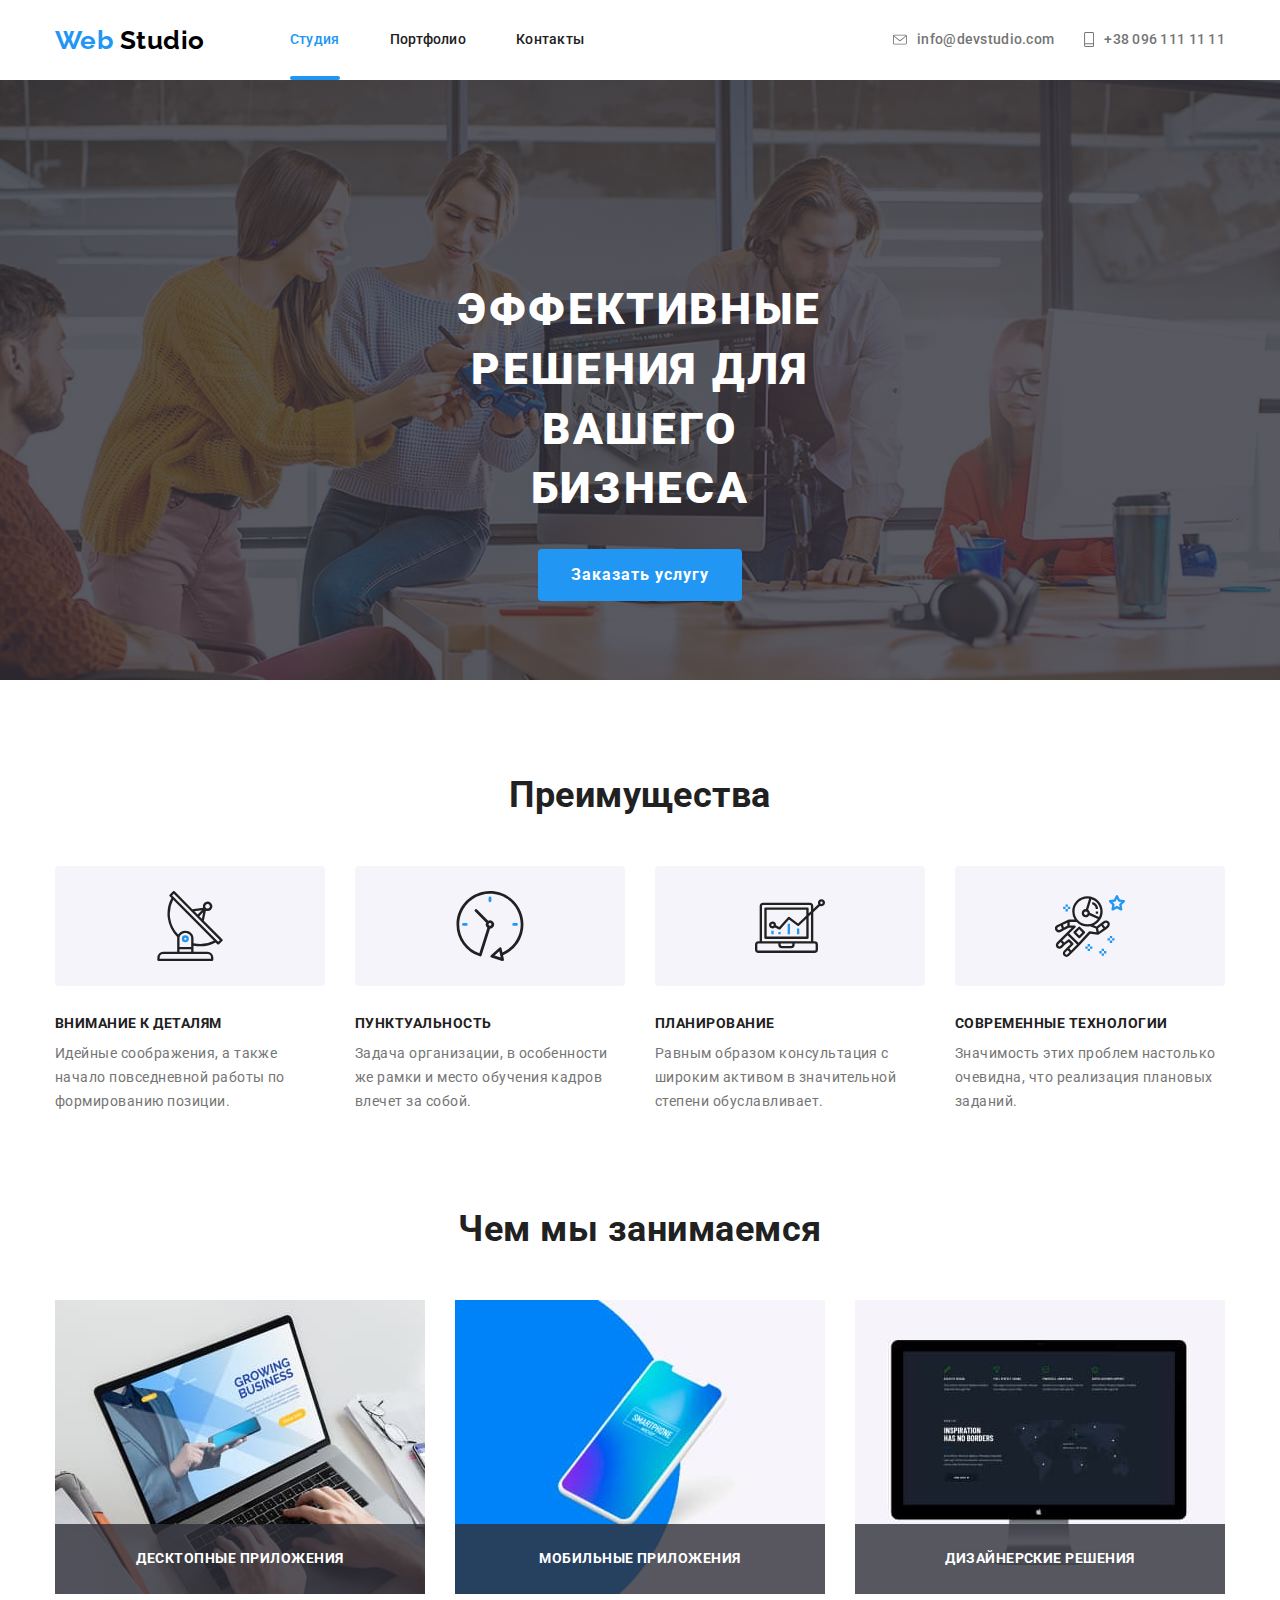
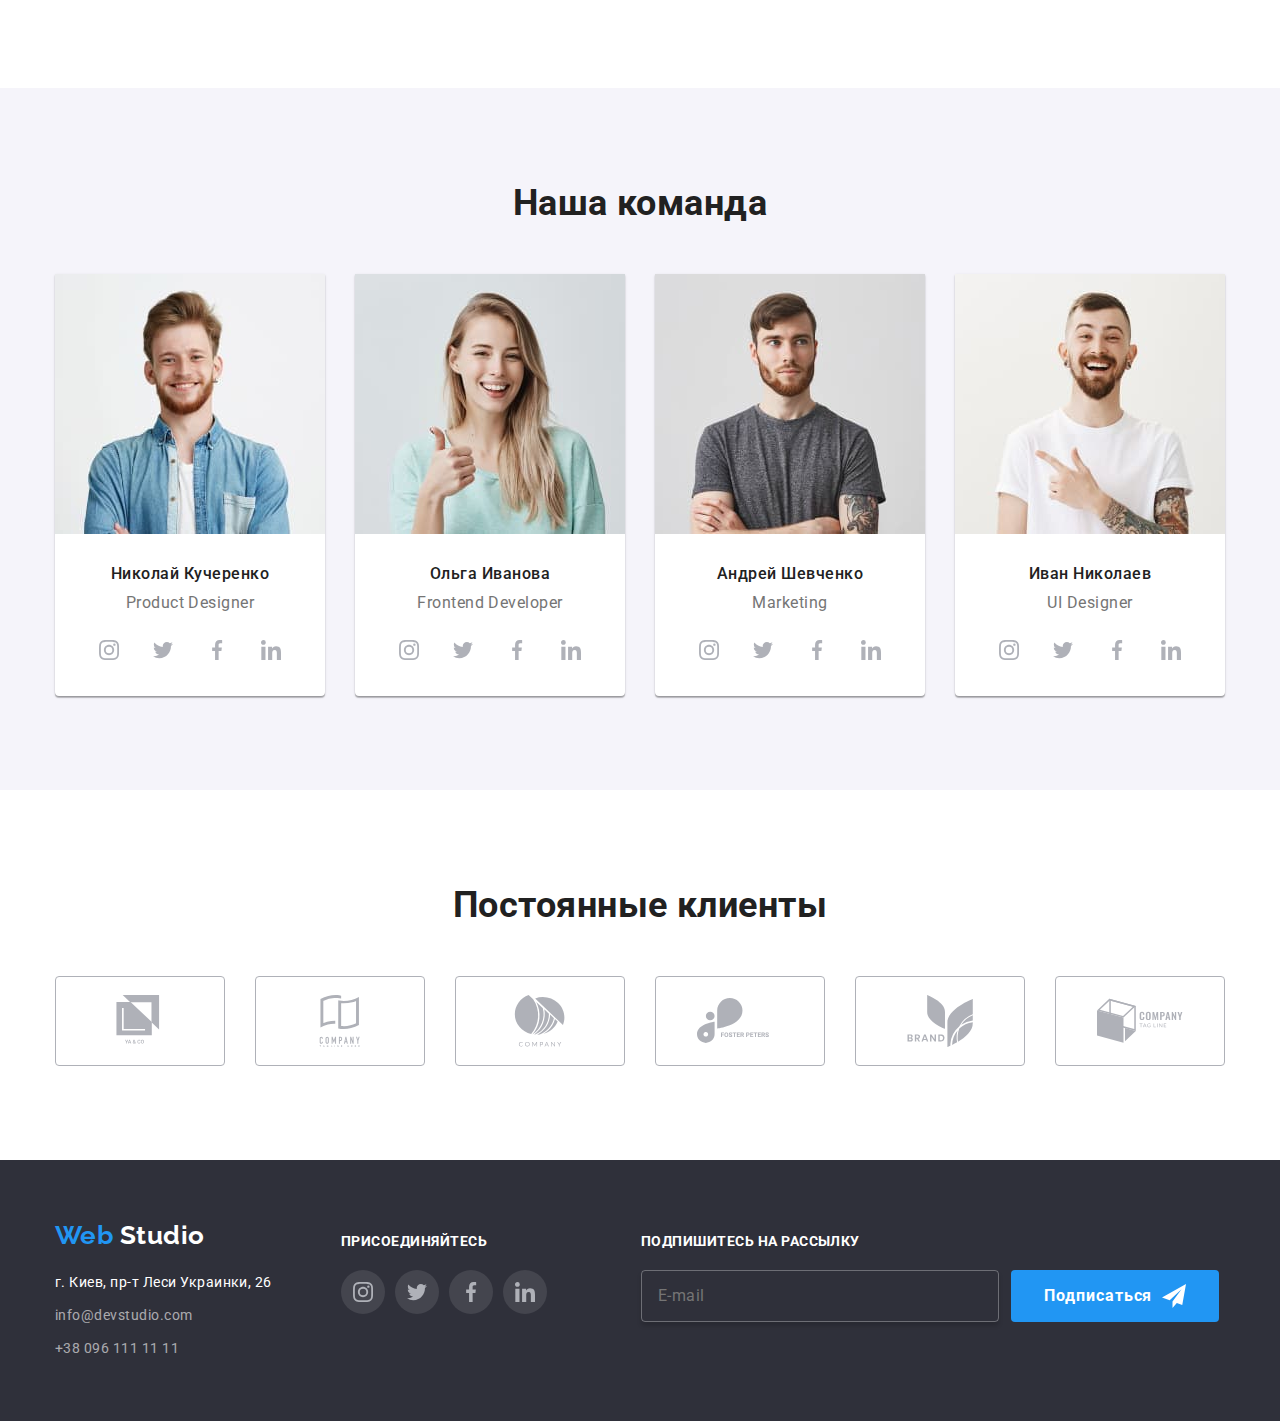
==== commit 11542042: "fix-final" ====
--- a/index.html
+++ b/index.html
@@ -47,7 +47,7 @@
                 <h1 class="banner-title">Эффективные решения для вашего бизнеса</h1>
                 <button type="button" class="button text" data-modal-open>Заказать услугу</button>
             </div>
-            <div class="backdrop item" data-modal>
+            <div class="backdrop is-hidden" data-modal>
                 <div class="modal">
                     <form class="form">
                         <div class="form-title">Оставьте свои данные, мы вам перезвоним</div>
